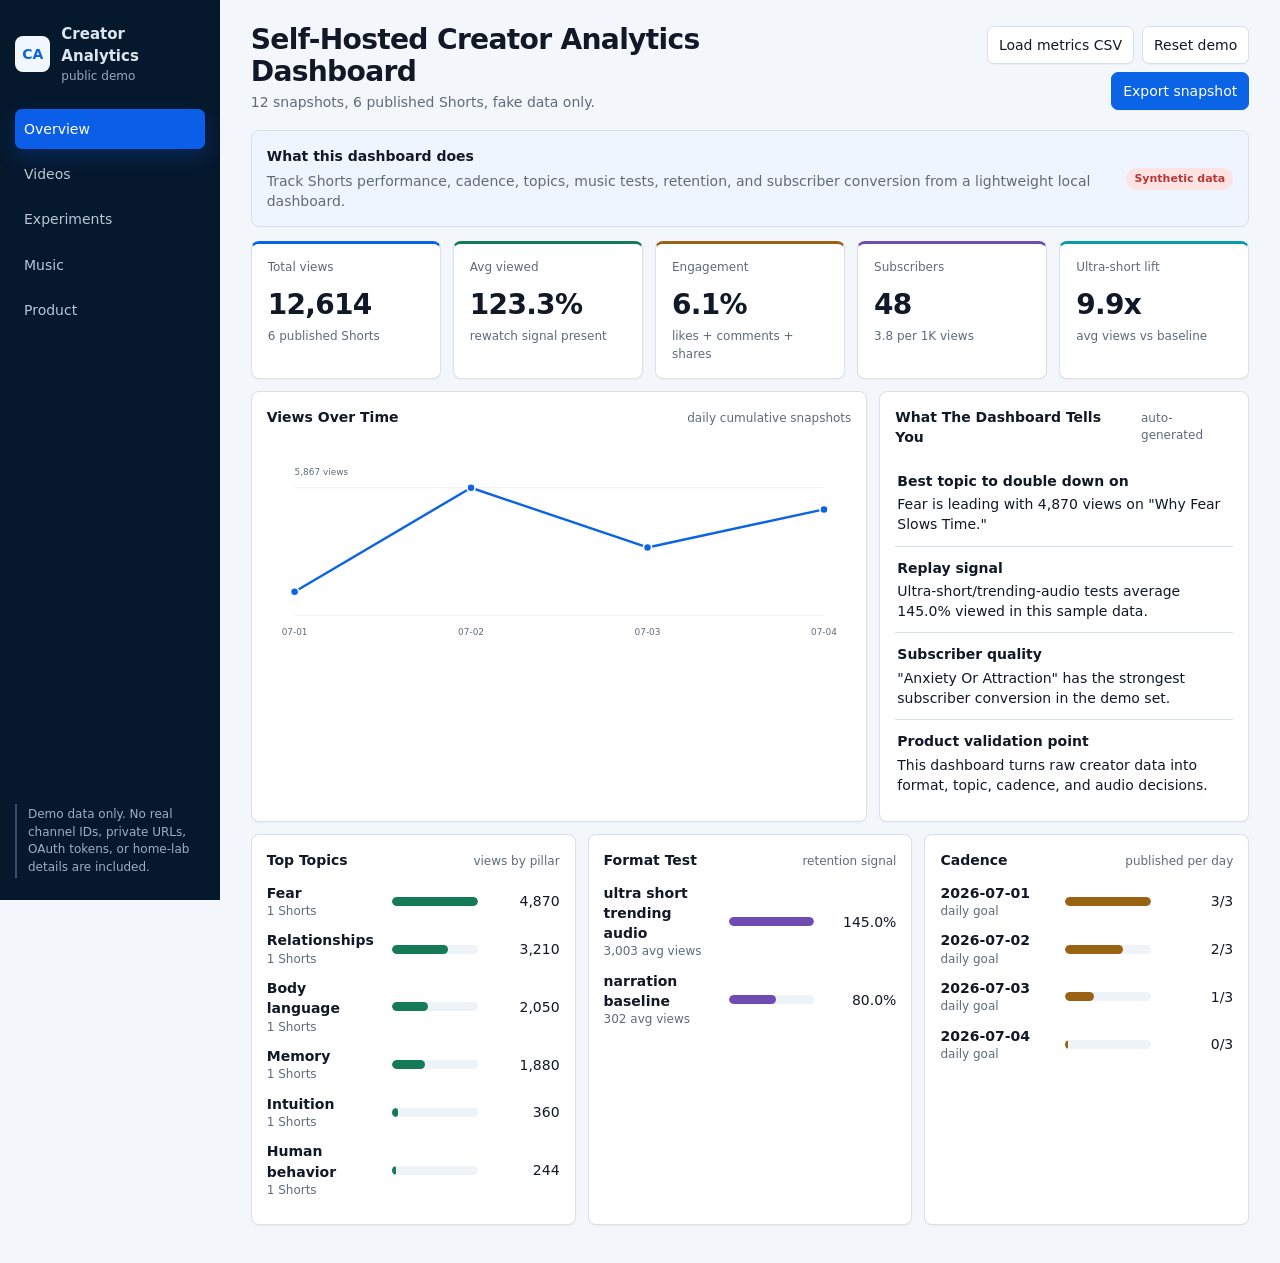
==== dashboard/index.html @ cf2e3e72 "Reposition public project as demo" ====
<!doctype html>
<html lang="en">
<head>
  <meta charset="utf-8">
  <meta name="viewport" content="width=device-width, initial-scale=1">
  <title>Creator Analytics Dashboard</title>
  <style>
    :root {
      color-scheme: light;
      --bg: #f3f6fa;
      --ink: #111827;
      --muted: #5f6b7a;
      --panel: #ffffff;
      --panel-2: #eef3f8;
      --line: #d8e0ea;
      --nav: #06182c;
      --nav-2: #0b5ee8;
      --blue: #0b63e5;
      --blue-soft: #dbeafe;
      --green: #147a58;
      --green-soft: #ddf5eb;
      --amber: #9a6314;
      --amber-soft: #fff0d2;
      --red: #b33939;
      --red-soft: #ffe3e3;
      --violet: #6f4bb2;
      --shadow: 0 1px 2px rgba(17, 24, 39, .04);
      --radius: 8px;
    }
    * { box-sizing: border-box; }
    body {
      margin: 0;
      background: var(--bg);
      color: var(--ink);
      font: 14px/1.45 Inter, ui-sans-serif, system-ui, -apple-system, BlinkMacSystemFont, "Segoe UI", sans-serif;
      letter-spacing: 0;
    }
    button, input { font: inherit; letter-spacing: 0; }
    .app { display: grid; grid-template-columns: 220px minmax(0, 1fr); min-width: 0; width: 100%; min-height: 100vh; }
    aside {
      background: var(--nav);
      color: #dbe6f2;
      padding: 24px 15px;
      position: sticky;
      top: 0;
      height: 100vh;
      min-width: 0;
    }
    .brand { display: flex; gap: 11px; align-items: center; margin-bottom: 24px; }
    .logo {
      width: 36px;
      height: 36px;
      border-radius: 8px;
      display: grid;
      place-items: center;
      background: #f0f7ff;
      color: var(--blue);
      font-weight: 850;
    }
    .brand strong { display: block; font-size: 15px; }
    .brand span { display: block; color: #98aabc; font-size: 12px; }
    nav { display: grid; gap: 5px; }
    .nav-btn {
      display: flex;
      align-items: center;
      gap: 10px;
      width: 100%;
      border: 0;
      border-radius: 7px;
      padding: 10px 9px;
      background: transparent;
      color: #b9c7d6;
      text-align: left;
      cursor: pointer;
    }
    .nav-btn.active { background: var(--nav-2); color: #fff; box-shadow: 0 8px 20px rgba(11, 94, 232, .24); }
    .side-note {
      position: absolute;
      left: 15px;
      right: 15px;
      bottom: 22px;
      border-left: 2px solid #36506c;
      padding: 2px 0 2px 11px;
      color: #9dafc2;
      font-size: 12px;
    }
    main { min-width: 0; padding: 24px clamp(18px, 2.4vw, 34px) 38px; }
    header { display: flex; justify-content: space-between; gap: 16px; align-items: center; margin-bottom: 18px; }
    h1 { margin: 0; font-size: clamp(24px, 2.2vw, 32px); line-height: 1.12; font-weight: 800; letter-spacing: -.025em; }
    .subtitle { color: var(--muted); margin-top: 5px; }
    .actions { display: flex; gap: 8px; align-items: center; justify-content: flex-end; flex-wrap: wrap; }
    .btn, .file-label {
      border: 1px solid var(--line);
      background: var(--panel);
      min-height: 36px;
      border-radius: 7px;
      padding: 8px 11px;
      display: inline-flex;
      align-items: center;
      gap: 7px;
      color: var(--ink);
      cursor: pointer;
      box-shadow: 0 1px 0 rgba(17, 24, 39, .03);
    }
    .btn.primary { background: var(--blue); border-color: var(--blue); color: #fff; }
    .file-label input { display: none; }
    .grid { display: grid; gap: 12px; }
    .kpis { grid-template-columns: repeat(5, minmax(0, 1fr)); }
    .two { grid-template-columns: minmax(0, 1.25fr) minmax(340px, .75fr); }
    .three { grid-template-columns: repeat(3, minmax(0, 1fr)); }
    .panel {
      background: var(--panel);
      border: 1px solid var(--line);
      border-radius: var(--radius);
      box-shadow: var(--shadow);
      min-width: 0;
    }
    .panel.pad { padding: 15px; }
    .panel-head { display: flex; justify-content: space-between; gap: 10px; align-items: baseline; margin-bottom: 12px; }
    h2 { margin: 0; font-size: 14px; font-weight: 780; }
    .note { color: var(--muted); font-size: 12px; }
    .kpi { padding: 15px 16px; min-height: 108px; border-top: 3px solid var(--metric-color, var(--blue)); }
    .kpi:nth-child(2) { --metric-color: var(--green); }
    .kpi:nth-child(3) { --metric-color: var(--amber); }
    .kpi:nth-child(4) { --metric-color: var(--violet); }
    .kpi:nth-child(5) { --metric-color: #0b9aaa; }
    .kpi-label { color: var(--muted); font-size: 12px; }
    .kpi-value { font-size: 28px; margin-top: 8px; font-weight: 800; letter-spacing: -.025em; font-variant-numeric: tabular-nums; }
    .kpi-sub { margin-top: 3px; color: var(--muted); font-size: 12px; }
    .tabs { display: none; }
    .tabs.active { display: block; }
    table { width: 100%; border-collapse: collapse; font-variant-numeric: tabular-nums; }
    th, td { padding: 10px 11px; border-bottom: 1px solid var(--line); text-align: right; white-space: nowrap; }
    th:first-child, td:first-child, th:nth-child(2), td:nth-child(2) { text-align: left; }
    th { background: #f8fafc; color: var(--muted); font-size: 11px; font-weight: 760; }
    tr:last-child td { border-bottom: 0; }
    .table-wrap { overflow: auto; border-radius: var(--radius); }
    .pill {
      display: inline-flex;
      min-height: 22px;
      align-items: center;
      padding: 3px 8px;
      border-radius: 999px;
      font-size: 11px;
      font-weight: 760;
      background: var(--panel-2);
      color: var(--muted);
    }
    .pill.published { background: var(--green-soft); color: var(--green); }
    .pill.scheduled { background: var(--blue-soft); color: var(--blue); }
    .pill.draft { background: var(--amber-soft); color: var(--amber); }
    .pill.hot { background: var(--red-soft); color: var(--red); }
    .bar-row { display: grid; grid-template-columns: minmax(115px, .75fr) minmax(0, 1.6fr) 72px; gap: 10px; align-items: center; margin: 10px 0; }
    .bar-track { height: 9px; background: var(--panel-2); overflow: hidden; border-radius: 999px; }
    .bar-fill { height: 100%; border-radius: inherit; }
    .mini { color: var(--muted); font-size: 12px; }
    .insights { display: grid; }
    .insight { border-bottom: 1px solid var(--line); padding: 11px 2px; background: transparent; }
    .insight:last-child { border-bottom: 0; }
    .insight strong { display: block; margin-bottom: 3px; }
    .sparkline { width: 100%; height: 225px; }
    .sparkline text { fill: var(--muted); font-size: 11px; }
    .sparkline .grid-line { stroke: #e8eef5; stroke-width: 1; }
    .sparkline .line { fill: none; stroke-width: 3; stroke-linecap: round; stroke-linejoin: round; }
    .sparkline .dot { stroke: #fff; stroke-width: 2; }
    .empty { color: var(--muted); padding: 18px; text-align: center; }
    .repo-callout {
      display: grid;
      grid-template-columns: minmax(0, 1fr) auto;
      gap: 18px;
      align-items: center;
      background: #eef5ff;
      border: 1px solid var(--line);
      border-radius: var(--radius);
      padding: 15px;
      box-shadow: none;
      margin-bottom: 14px;
    }
    .repo-callout p { margin: 4px 0 0; color: var(--muted); }
    code { background: var(--panel-2); padding: 2px 5px; border-radius: 5px; }
    @media (max-width: 1180px) {
      .kpis { grid-template-columns: repeat(3, minmax(0, 1fr)); }
      .three { grid-template-columns: repeat(2, minmax(0, 1fr)); }
    }
    @media (max-width: 860px) {
      .app { grid-template-columns: 1fr; }
      aside { position: sticky; z-index: 10; width: 100%; height: auto; padding: 12px 16px; overflow: hidden; box-shadow: 0 4px 18px rgba(6,24,44,.14); }
      .brand { margin-bottom: 10px; }
      .brand span, .side-note { display: none; }
      nav { display: flex; overflow-x: auto; gap: 6px; padding-bottom: 2px; scrollbar-width: none; }
      .nav-btn { width: auto; flex: 0 0 auto; padding: 8px 12px; }
      .two, .three { grid-template-columns: 1fr; }
      header, .repo-callout { grid-template-columns: 1fr; display: grid; }
      .actions { justify-content: flex-start; }
    }
    @media (max-width: 620px) {
      main { padding: 18px 14px 28px; }
      header { align-items: start; }
      .actions { display: grid; grid-template-columns: 1fr 1fr; width: 100%; }
      .actions > * { min-width: 0; }
      .actions .file-label { grid-column: 1 / -1; }
      .btn, .file-label { justify-content: center; }
      .kpis { display: flex; overflow-x: auto; scroll-snap-type: x mandatory; padding-bottom: 4px; }
      .kpi { flex: 0 0 min(78vw, 260px); scroll-snap-align: start; }
      .repo-callout { padding: 13px; }
      .repo-callout .pill { display: none; }
      .bar-row { grid-template-columns: minmax(100px, .9fr) minmax(70px, 1fr) 58px; gap: 7px; }
      .sparkline { height: 190px; min-width: 520px; }
      #trendChart { overflow-x: auto; }
    }
  </style>
</head>
<body>
  <div class="app">
    <aside>
      <div class="brand">
        <div class="logo">CA</div>
        <div>
          <strong>Creator Analytics</strong>
          <span>public demo</span>
        </div>
      </div>
      <nav>
        <button class="nav-btn active" data-tab="overview">Overview</button>
        <button class="nav-btn" data-tab="videos">Videos</button>
        <button class="nav-btn" data-tab="experiments">Experiments</button>
        <button class="nav-btn" data-tab="music">Music</button>
        <button class="nav-btn" data-tab="roadmap">Product</button>
      </nav>
      <div class="side-note">
        Demo data only. No real channel IDs, private URLs, OAuth tokens, or home-lab details are included.
      </div>
    </aside>

    <main>
      <header>
        <div>
          <h1>Self-Hosted Creator Analytics Dashboard</h1>
          <div class="subtitle" id="subtitle">Demo dashboard using fake Shorts data.</div>
        </div>
        <div class="actions">
          <label class="file-label">
            Load metrics CSV
            <input id="metricsFile" type="file" accept=".csv,text/csv">
          </label>
          <button class="btn" id="resetBtn">Reset demo</button>
          <button class="btn primary" id="exportBtn">Export snapshot</button>
        </div>
      </header>

      <section class="repo-callout">
        <div>
          <strong>What this dashboard does</strong>
          <p>Track Shorts performance, cadence, topics, music tests, retention, and subscriber conversion from a lightweight local dashboard.</p>
        </div>
        <div><span class="pill hot">Synthetic data</span></div>
      </section>

      <section id="overview" class="tabs active">
        <div class="grid kpis" id="kpis"></div>
        <div class="grid two" style="margin-top:12px">
          <div class="panel pad">
            <div class="panel-head"><h2>Views Over Time</h2><span class="note">daily cumulative snapshots</span></div>
            <div id="trendChart"></div>
          </div>
          <div class="panel pad">
            <div class="panel-head"><h2>What The Dashboard Tells You</h2><span class="note">auto-generated</span></div>
            <div class="insights" id="insights"></div>
          </div>
        </div>
        <div class="grid three" style="margin-top:12px">
          <div class="panel pad"><div class="panel-head"><h2>Top Topics</h2><span class="note">views by pillar</span></div><div id="topicBars"></div></div>
          <div class="panel pad"><div class="panel-head"><h2>Format Test</h2><span class="note">retention signal</span></div><div id="formatBars"></div></div>
          <div class="panel pad"><div class="panel-head"><h2>Cadence</h2><span class="note">published per day</span></div><div id="cadenceBars"></div></div>
        </div>
      </section>

      <section id="videos" class="tabs">
        <div class="panel">
          <div class="table-wrap">
            <table>
              <thead>
                <tr>
                  <th>ID</th><th>Title</th><th>Status</th><th>Views</th><th>Likes</th><th>Comments</th><th>Subs</th><th>Avg viewed</th><th>Format</th><th>Track</th>
                </tr>
              </thead>
              <tbody id="videoRows"></tbody>
            </table>
          </div>
        </div>
      </section>

      <section id="experiments" class="tabs">
        <div class="grid two">
          <div class="panel pad">
            <div class="panel-head"><h2>Experiment Score</h2><span class="note">views + retention + conversion</span></div>
            <div id="experimentBars"></div>
          </div>
          <div class="panel pad">
            <div class="panel-head"><h2>Test Hypothesis</h2><span class="note">experiment framework</span></div>
            <div class="insights">
              <div class="insight"><strong>Ultra-short format</strong><span>Compare 6-8 second text-first/trending-audio Shorts against 12-15 second narration-first baselines.</span></div>
              <div class="insight"><strong>Subscriber conversion</strong><span>Track subscribers gained per 1,000 views instead of only celebrating raw views.</span></div>
              <div class="insight"><strong>Decision support</strong><span>The product does not promise virality; it helps creators see which formats deserve more production volume.</span></div>
            </div>
          </div>
        </div>
      </section>

      <section id="music" class="tabs">
        <div class="grid two">
          <div class="panel pad">
            <div class="panel-head"><h2>Track Performance</h2><span class="note">grouped by track name</span></div>
            <div id="musicBars"></div>
          </div>
          <div class="panel pad">
            <div class="panel-head"><h2>Audio Notes</h2><span class="note">privacy boundary</span></div>
            <div class="insights">
              <div class="insight"><strong>Trending audio is user-supplied</strong><span>The dashboard tracks track names and outcomes. It does not scrape or bypass the Shorts mobile sound picker.</span></div>
              <div class="insight"><strong>Voice clarity matters</strong><span>Track whether narration stayed clean, masked, or text-only so the creator can compare audio strategies.</span></div>
            </div>
          </div>
        </div>
      </section>

      <section id="roadmap" class="tabs">
        <div class="grid two">
          <div class="panel pad">
            <div class="panel-head"><h2>Public Demo</h2><span class="note">early preview</span></div>
            <div class="insights">
              <div class="insight"><strong>Static dashboard</strong><span>Open locally, load sample CSVs, and understand the product without API credentials.</span></div>
              <div class="insight"><strong>Fake data only</strong><span>Safe to publish because it contains no private account or network details.</span></div>
              <div class="insight"><strong>Validation CTA</strong><span>Use GitHub stars, issue comments, waitlist clicks, and preorders to decide whether to build the pro pack.</span></div>
            </div>
          </div>
          <div class="panel pad">
            <div class="panel-head"><h2>Possible Pro Pack</h2><span class="note">$19-$49 test</span></div>
            <div class="insights">
              <div class="insight"><strong>API refresher</strong><span>User-owned OAuth setup that writes daily snapshots.</span></div>
              <div class="insight"><strong>Scheduling</strong><span>Windows Scheduled Task, Docker, or Kubernetes deployment examples.</span></div>
              <div class="insight"><strong>Creator workflow</strong><span>Content ledger, upload metadata, music experiment fields, and troubleshooting guide.</span></div>
            </div>
          </div>
        </div>
      </section>
    </main>
  </div>

  <script>
    const ledgerCsv = `id,status,pillar,title,hook,publish_date,platform_url,length_seconds,format_type,music_type,track_name,track_mood,voice_audibility,cta_variant,notes
EX-001,published,Human behavior,Why Silence Feels Loud,Silence feels awkward because your brain expects rhythm.,2026-07-01,https://youtube.com/shorts/EXAMPLE001,14,narration_baseline,none,,baseline,clean,question_first,No-music narration baseline.
EX-002,published,Memory,Why Old Songs Hit Hard,One song can pull a memory back instantly.,2026-07-01,https://youtube.com/shorts/EXAMPLE002,8,ultra_short_trending_audio,trending_youtube_audio,Example Trend 01,nostalgic,clean,follow_daily,Ultra-short trend test.
EX-003,published,Relationships,Anxiety Or Attraction,A racing heart is not always romance.,2026-07-01,https://youtube.com/shorts/EXAMPLE003,7,ultra_short_trending_audio,trending_youtube_audio,Example Trend 02,romantic tension,text_only,weird_facts,Text-first ultra-short.
EX-004,published,Intuition,Your Gut Feeling Is Fast Math,Your brain can notice patterns before you explain them.,2026-07-02,https://youtube.com/shorts/EXAMPLE004,15,narration_baseline,royalty_free,Example Library Track,curious,clean,question_first,Longer narration comparison.
EX-005,published,Body language,Why Eye Contact Feels Intense,Your brain treats eyes as social information.,2026-07-02,https://youtube.com/shorts/EXAMPLE005,8,ultra_short_trending_audio,trending_youtube_audio,Example Trend 01,social tension,clean,follow_daily,Same track as EX-002.
EX-006,published,Fear,Why Fear Slows Time,Fear can make your brain record more detail.,2026-07-03,https://youtube.com/shorts/EXAMPLE006,7,ultra_short_trending_audio,trending_youtube_audio,Example Trend 03,dark pulse,text_only,weird_facts,Fast caption loop test.
EX-007,scheduled,Social behavior,Why Compliments Feel Weird,A compliment can clash with how you see yourself.,2026-07-04,,8,ultra_short_trending_audio,trending_youtube_audio,,warm,clean,follow_daily,Ready for publishing.
EX-008,draft,Memory,Why Smells Unlock Memories,A scent can bring back a place instantly.,,,8,ultra_short_trending_audio,trending_youtube_audio,,nostalgic,clean,question_first,Draft idea.`;

    const defaultMetricsCsv = `snapshot_date,id,days_since_publish,views,likes,comments,subscribers_gained,avg_percent_viewed,average_view_duration_seconds,shares,impressions,ctr_percent,music_type,track_name,track_mood,voice_audibility,notes
2026-07-01,EX-001,0,74,2,0,0,82.0,11.5,0,420,4.3,none,,baseline,clean,Published baseline.
2026-07-02,EX-001,1,244,9,1,0,79.0,11.1,1,980,5.1,none,,baseline,clean,24h baseline.
2026-07-01,EX-002,0,390,19,2,1,126.0,10.1,4,1800,7.2,trending_youtube_audio,Example Trend 01,nostalgic,clean,Ultra-short launched.
2026-07-02,EX-002,1,1880,91,12,7,142.0,11.4,18,7900,9.8,trending_youtube_audio,Example Trend 01,nostalgic,clean,Strong replay signal.
2026-07-01,EX-003,0,620,24,4,2,118.0,8.3,7,2600,8.6,trending_youtube_audio,Example Trend 02,romantic tension,text_only,Text-first short.
2026-07-02,EX-003,1,3210,144,21,13,137.0,9.6,35,14100,11.1,trending_youtube_audio,Example Trend 02,romantic tension,text_only,Best early performer.
2026-07-02,EX-004,0,93,4,0,0,84.0,12.6,0,510,4.8,royalty_free,Example Library Track,curious,clean,Longer narration.
2026-07-03,EX-004,1,360,13,2,1,81.0,12.1,2,1600,5.4,royalty_free,Example Library Track,curious,clean,Steady but slower.
2026-07-02,EX-005,0,440,18,3,1,121.0,9.7,5,2100,7.9,trending_youtube_audio,Example Trend 01,social tension,clean,Same track as EX-002.
2026-07-03,EX-005,1,2050,88,14,8,133.0,10.6,22,8400,10.2,trending_youtube_audio,Example Trend 01,social tension,clean,Track appears repeatable.
2026-07-03,EX-006,0,710,31,5,3,151.0,10.6,9,3000,9.6,trending_youtube_audio,Example Trend 03,dark pulse,text_only,Fast loop test.
2026-07-04,EX-006,1,4870,212,31,19,168.0,11.8,57,19800,12.7,trending_youtube_audio,Example Trend 03,dark pulse,text_only,High replay and conversion.`;

    let metricsCsv = defaultMetricsCsv;

    function parseCsv(text) {
      const rows = [];
      let row = [], value = '', quote = false;
      for (let i = 0; i < text.length; i++) {
        const c = text[i], n = text[i + 1];
        if (c === '"' && quote && n === '"') { value += '"'; i++; continue; }
        if (c === '"') { quote = !quote; continue; }
        if (c === ',' && !quote) { row.push(value); value = ''; continue; }
        if ((c === '\n' || c === '\r') && !quote) {
          if (c === '\r' && n === '\n') i++;
          row.push(value); value = '';
          if (row.some(cell => cell.trim())) rows.push(row);
          row = [];
          continue;
        }
        value += c;
      }
      row.push(value);
      if (row.some(cell => cell.trim())) rows.push(row);
      const headers = rows.shift().map(h => h.trim());
      return rows.map(r => Object.fromEntries(headers.map((h, i) => [h, (r[i] || '').trim()])));
    }

    function num(value) { return Number(value || 0) || 0; }
    function fmt(value) { return Math.round(value).toLocaleString(); }
    function pct(value) { return `${Number(value || 0).toFixed(1)}%`; }
    function esc(value) {
      return String(value ?? '').replace(/[&<>"']/g, ch => ({'&':'&amp;','<':'&lt;','>':'&gt;','"':'&quot;',"'":'&#39;'}[ch]));
    }

    function latestById(metrics) {
      const map = new Map();
      metrics.forEach(row => {
        const existing = map.get(row.id);
        if (!existing || row.snapshot_date > existing.snapshot_date || num(row.days_since_publish) > num(existing.days_since_publish)) {
          map.set(row.id, row);
        }
      });
      return map;
    }

    function model() {
      const ledger = parseCsv(ledgerCsv);
      const metrics = parseCsv(metricsCsv);
      const latest = latestById(metrics);
      const videos = ledger.map(video => {
        const snap = latest.get(video.id) || {};
        return {
          ...video,
          views: num(snap.views),
          likes: num(snap.likes),
          comments: num(snap.comments),
          subs: num(snap.subscribers_gained),
          retention: num(snap.avg_percent_viewed),
          duration: num(snap.average_view_duration_seconds),
          shares: num(snap.shares),
          track_name: snap.track_name || video.track_name,
          music_type: snap.music_type || video.music_type,
          track_mood: snap.track_mood || video.track_mood,
          voice_audibility: snap.voice_audibility || video.voice_audibility
        };
      });
      return { ledger, metrics, videos };
    }

    function groupBy(items, keyFn, valueFn) {
      const map = new Map();
      items.forEach(item => {
        const key = keyFn(item) || 'unknown';
        if (!map.has(key)) map.set(key, []);
        map.get(key).push(valueFn ? valueFn(item) : item);
      });
      return map;
    }

    function renderKpis(videos) {
      const published = videos.filter(v => v.status === 'published');
      const totalViews = published.reduce((sum, v) => sum + v.views, 0);
      const totalSubs = published.reduce((sum, v) => sum + v.subs, 0);
      const totalEngagement = published.reduce((sum, v) => sum + v.likes + v.comments + v.shares, 0);
      const avgRetention = published.length ? published.reduce((sum, v) => sum + v.retention, 0) / published.length : 0;
      const ultra = published.filter(v => v.format_type === 'ultra_short_trending_audio');
      const baseline = published.filter(v => v.format_type === 'narration_baseline');
      const ultraViews = ultra.reduce((sum, v) => sum + v.views, 0);
      const baselineViews = baseline.reduce((sum, v) => sum + v.views, 0);
      const cards = [
        ['Total views', fmt(totalViews), `${published.length} published Shorts`],
        ['Avg viewed', pct(avgRetention), avgRetention > 100 ? 'rewatch signal present' : 'completion signal'],
        ['Engagement', pct(totalViews ? totalEngagement / totalViews * 100 : 0), 'likes + comments + shares'],
        ['Subscribers', fmt(totalSubs), `${(totalViews ? totalSubs / totalViews * 1000 : 0).toFixed(1)} per 1K views`],
        ['Ultra-short lift', `${baselineViews ? (ultraViews / ultra.length / (baselineViews / baseline.length)).toFixed(1) : 'n/a'}x`, 'avg views vs baseline']
      ];
      document.getElementById('kpis').innerHTML = cards.map(([label, value, sub]) => `
        <div class="panel kpi">
          <div class="kpi-label">${esc(label)}</div>
          <div class="kpi-value">${esc(value)}</div>
          <div class="kpi-sub">${esc(sub)}</div>
        </div>
      `).join('');
    }

    function renderBars(id, rows, color) {
      const max = Math.max(1, ...rows.map(r => r.value));
      document.getElementById(id).innerHTML = rows.length ? rows.map(r => `
        <div class="bar-row">
          <div><strong>${esc(r.label)}</strong><div class="mini">${esc(r.sub || '')}</div></div>
          <div class="bar-track"><div class="bar-fill" style="width:${Math.max(3, r.value / max * 100)}%;background:${color || r.color || 'var(--blue)'}"></div></div>
          <div style="text-align:right">${esc(r.display || fmt(r.value))}</div>
        </div>
      `).join('') : '<div class="empty">No rows yet</div>';
    }

    function renderTopicBars(videos) {
      const rows = [...groupBy(videos.filter(v => v.status === 'published'), v => v.pillar).entries()]
        .map(([pillar, group]) => ({ label: pillar, value: group.reduce((sum, v) => sum + v.views, 0), sub: `${group.length} Shorts` }))
        .sort((a, b) => b.value - a.value);
      renderBars('topicBars', rows, 'var(--green)');
    }

    function renderFormatBars(videos) {
      const rows = [...groupBy(videos.filter(v => v.status === 'published'), v => v.format_type).entries()]
        .map(([format, group]) => {
          const avgViews = group.reduce((sum, v) => sum + v.views, 0) / group.length;
          const avgRet = group.reduce((sum, v) => sum + v.retention, 0) / group.length;
          return { label: format.replaceAll('_', ' '), value: avgRet, display: pct(avgRet), sub: `${fmt(avgViews)} avg views` };
        })
        .sort((a, b) => b.value - a.value);
      renderBars('formatBars', rows, 'var(--violet)');
      renderBars('experimentBars', rows.map(r => ({...r, value: r.value * 10 + Number(r.sub.split(' ')[0].replace(/,/g, '')) / 10})), 'var(--violet)');
    }

    function renderCadence(videos) {
      const rows = [...groupBy(videos.filter(v => v.publish_date), v => v.publish_date).entries()]
        .map(([date, group]) => ({ label: date, value: group.filter(v => v.status === 'published').length, display: `${group.filter(v => v.status === 'published').length}/3`, sub: 'daily goal' }))
        .sort((a, b) => a.label.localeCompare(b.label));
      renderBars('cadenceBars', rows, 'var(--amber)');
    }

    function renderMusic(videos) {
      const rows = [...groupBy(videos.filter(v => v.status === 'published'), v => v.track_name || v.music_type).entries()]
        .map(([track, group]) => ({
          label: track,
          value: group.reduce((sum, v) => sum + v.views, 0),
          sub: `${group.length} Shorts, ${pct(group.reduce((sum, v) => sum + v.retention, 0) / group.length)} avg viewed`
        }))
        .sort((a, b) => b.value - a.value);
      renderBars('musicBars', rows, 'var(--blue)');
    }

    function renderVideos(videos) {
      document.getElementById('videoRows').innerHTML = videos.map(v => `
        <tr>
          <td>${esc(v.id)}</td>
          <td>${esc(v.title)}</td>
          <td><span class="pill ${esc(v.status)}">${esc(v.status)}</span></td>
          <td>${fmt(v.views)}</td>
          <td>${fmt(v.likes)}</td>
          <td>${fmt(v.comments)}</td>
          <td>${fmt(v.subs)}</td>
          <td>${v.retention ? pct(v.retention) : '-'}</td>
          <td>${esc(v.format_type.replaceAll('_', ' '))}</td>
          <td>${esc(v.track_name || v.music_type || '-')}</td>
        </tr>
      `).join('');
    }

    function renderInsights(videos) {
      const published = videos.filter(v => v.status === 'published');
      const best = [...published].sort((a, b) => b.views - a.views)[0];
      const bestSub = [...published].sort((a, b) => (b.views ? b.subs / b.views : 0) - (a.views ? a.subs / a.views : 0))[0];
      const ultra = published.filter(v => v.format_type === 'ultra_short_trending_audio');
      const ultraRet = ultra.length ? ultra.reduce((sum, v) => sum + v.retention, 0) / ultra.length : 0;
      const items = [
        ['Best topic to double down on', `${best?.pillar || 'n/a'} is leading with ${fmt(best?.views || 0)} views on "${best?.title || 'n/a'}."`],
        ['Replay signal', `Ultra-short/trending-audio tests average ${pct(ultraRet)} viewed in this sample data.`],
        ['Subscriber quality', `"${bestSub?.title || 'n/a'}" has the strongest subscriber conversion in the demo set.`],
        ['Product validation point', 'This dashboard turns raw creator data into format, topic, cadence, and audio decisions.']
      ];
      document.getElementById('insights').innerHTML = items.map(([title, body]) => `
        <div class="insight"><strong>${esc(title)}</strong><span>${esc(body)}</span></div>
      `).join('');
    }

    function renderTrend(metrics) {
      const byDate = [...groupBy(metrics, m => m.snapshot_date).entries()]
        .map(([date, group]) => ({ date, views: group.reduce((sum, r) => sum + num(r.views), 0) }))
        .sort((a, b) => a.date.localeCompare(b.date));
      const width = 720, height = 225, pad = 34;
      const max = Math.max(1, ...byDate.map(d => d.views));
      const points = byDate.map((d, i) => {
        const x = pad + (byDate.length === 1 ? 0 : i * (width - pad * 2) / (byDate.length - 1));
        const y = height - pad - d.views / max * (height - pad * 2);
        return { ...d, x, y };
      });
      const path = points.map((p, i) => `${i ? 'L' : 'M'}${p.x},${p.y}`).join(' ');
      document.getElementById('trendChart').innerHTML = `
        <svg class="sparkline" viewBox="0 0 ${width} ${height}" role="img" aria-label="Views over time chart">
          <line class="grid-line" x1="${pad}" y1="${height-pad}" x2="${width-pad}" y2="${height-pad}"></line>
          <line class="grid-line" x1="${pad}" y1="${pad}" x2="${width-pad}" y2="${pad}"></line>
          <path class="line" d="${path}" stroke="var(--blue)"></path>
          ${points.map(p => `<circle class="dot" cx="${p.x}" cy="${p.y}" r="5" fill="var(--blue)"></circle>`).join('')}
          ${points.map(p => `<text x="${p.x}" y="${height-10}" text-anchor="middle">${esc(p.date.slice(5))}</text>`).join('')}
          <text x="${pad}" y="18">${fmt(max)} views</text>
        </svg>
      `;
    }

    function render() {
      const data = model();
      document.getElementById('subtitle').textContent = `${data.metrics.length} snapshots, ${data.videos.filter(v => v.status === 'published').length} published Shorts, fake data only.`;
      renderKpis(data.videos);
      renderTopicBars(data.videos);
      renderFormatBars(data.videos);
      renderCadence(data.videos);
      renderMusic(data.videos);
      renderVideos(data.videos);
      renderInsights(data.videos);
      renderTrend(data.metrics);
    }

    document.querySelectorAll('.nav-btn').forEach(btn => {
      btn.addEventListener('click', () => {
        document.querySelectorAll('.nav-btn').forEach(b => b.classList.toggle('active', b === btn));
        document.querySelectorAll('.tabs').forEach(tab => tab.classList.toggle('active', tab.id === btn.dataset.tab));
      });
    });

    document.getElementById('metricsFile').addEventListener('change', event => {
      const file = event.target.files[0];
      if (!file) return;
      const reader = new FileReader();
      reader.onload = () => { metricsCsv = String(reader.result || ''); render(); };
      reader.readAsText(file);
    });

    document.getElementById('resetBtn').addEventListener('click', () => { metricsCsv = defaultMetricsCsv; render(); });
    document.getElementById('exportBtn').addEventListener('click', () => {
      const blob = new Blob([metricsCsv], { type: 'text/csv' });
      const url = URL.createObjectURL(blob);
      const link = document.createElement('a');
      link.href = url;
      link.download = 'performance-snapshots.csv';
      link.click();
      URL.revokeObjectURL(url);
    });

    render();
  </script>
</body>
</html>
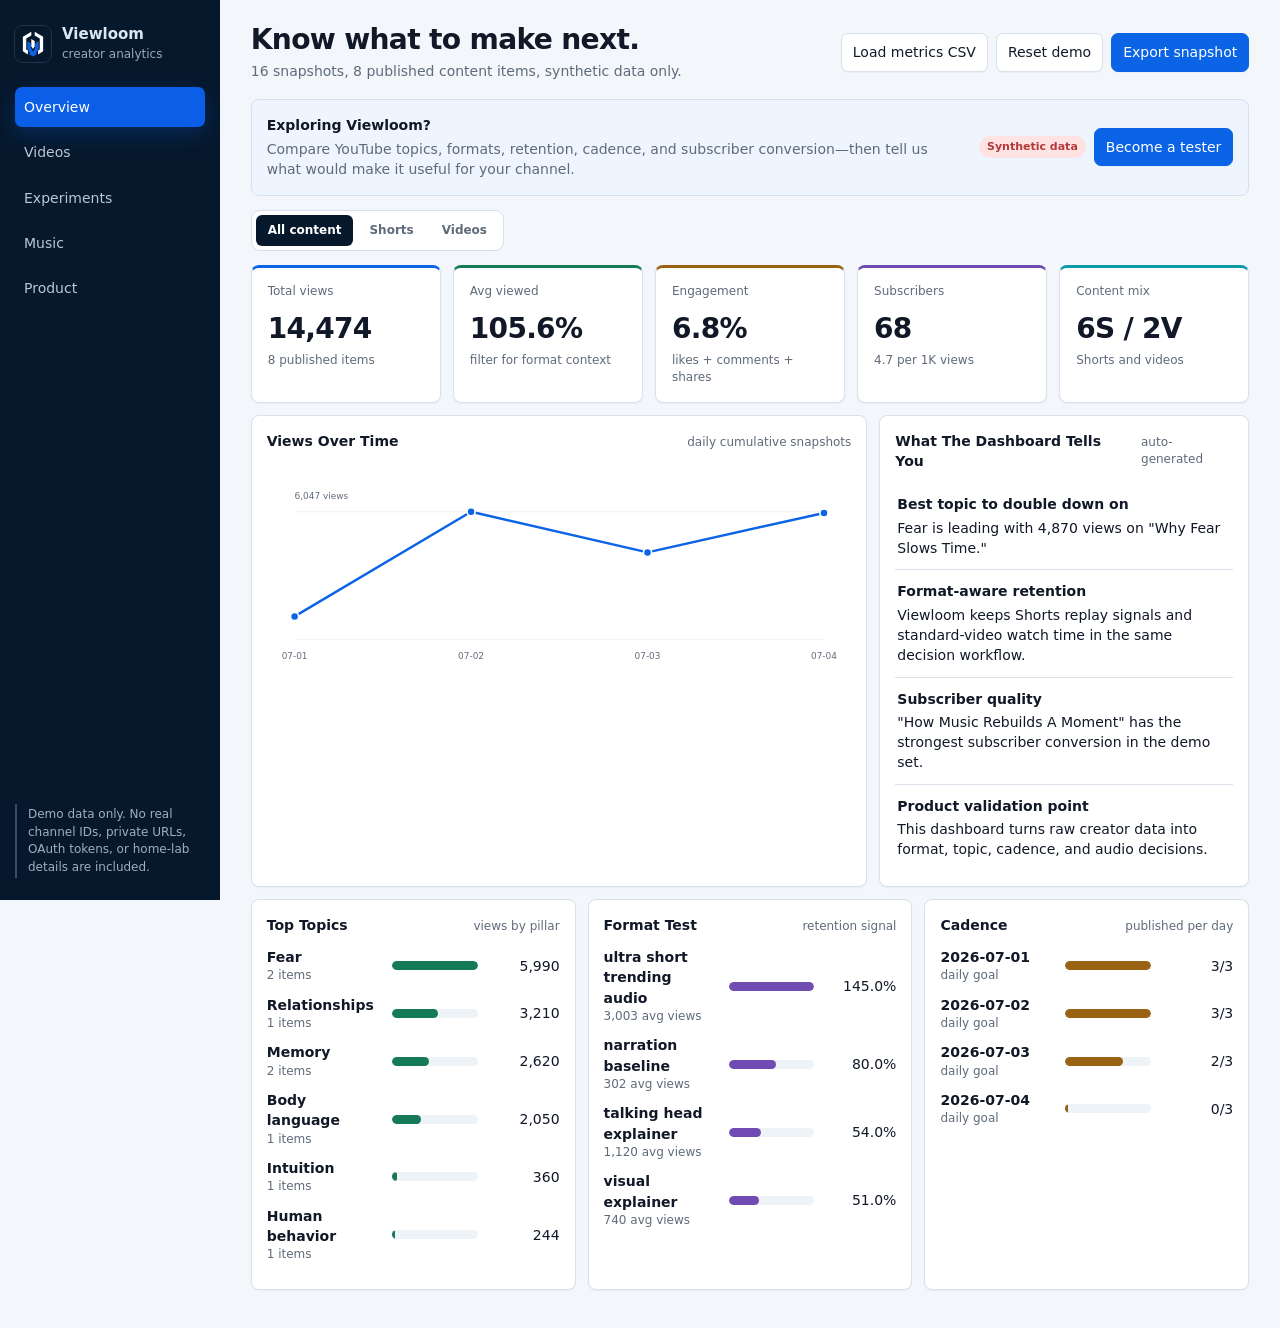
==== commit 438f653a: "Launch Viewloom validation funnel" ====
--- a/dashboard/index.html
+++ b/dashboard/index.html
@@ -3,7 +3,8 @@
 <head>
   <meta charset="utf-8">
   <meta name="viewport" content="width=device-width, initial-scale=1">
-  <title>Creator Analytics Dashboard</title>
+  <title>Viewloom — Creator Analytics</title>
+  <link rel="icon" href="../assets/viewloom-logo.svg" type="image/svg+xml">
   <style>
     :root {
       color-scheme: light;
@@ -50,12 +51,10 @@
     .logo {
       width: 36px;
       height: 36px;
+      display: block;
+      flex: 0 0 auto;
       border-radius: 8px;
-      display: grid;
-      place-items: center;
-      background: #f0f7ff;
-      color: var(--blue);
-      font-weight: 850;
+      box-shadow: 0 0 0 1px rgba(255, 255, 255, .12);
     }
     .brand strong { display: block; font-size: 15px; }
     .brand span { display: block; color: #98aabc; font-size: 12px; }
@@ -103,6 +102,7 @@
       box-shadow: 0 1px 0 rgba(17, 24, 39, .03);
     }
     .btn.primary { background: var(--blue); border-color: var(--blue); color: #fff; }
+    a.btn { text-decoration: none; }
     .file-label input { display: none; }
     .grid { display: grid; gap: 12px; }
     .kpis { grid-template-columns: repeat(5, minmax(0, 1fr)); }
@@ -129,6 +129,9 @@
     .kpi-sub { margin-top: 3px; color: var(--muted); font-size: 12px; }
     .tabs { display: none; }
     .tabs.active { display: block; }
+    .content-filter { display: flex; gap: 4px; width: fit-content; margin: 0 0 14px; padding: 4px; border: 1px solid var(--line); border-radius: 9px; background: var(--panel); }
+    .filter-btn { border: 0; border-radius: 6px; padding: 7px 12px; background: transparent; color: var(--muted); cursor: pointer; font-size: 12px; font-weight: 720; }
+    .filter-btn.active { background: var(--nav); color: #fff; }
     table { width: 100%; border-collapse: collapse; font-variant-numeric: tabular-nums; }
     th, td { padding: 10px 11px; border-bottom: 1px solid var(--line); text-align: right; white-space: nowrap; }
     th:first-child, td:first-child, th:nth-child(2), td:nth-child(2) { text-align: left; }
@@ -177,6 +180,7 @@
       margin-bottom: 14px;
     }
     .repo-callout p { margin: 4px 0 0; color: var(--muted); }
+    .repo-actions { display: flex; gap: 8px; align-items: center; flex-wrap: wrap; justify-content: flex-end; }
     code { background: var(--panel-2); padding: 2px 5px; border-radius: 5px; }
     @media (max-width: 1180px) {
       .kpis { grid-template-columns: repeat(3, minmax(0, 1fr)); }
@@ -192,6 +196,7 @@
       .two, .three { grid-template-columns: 1fr; }
       header, .repo-callout { grid-template-columns: 1fr; display: grid; }
       .actions { justify-content: flex-start; }
+      .repo-actions { justify-content: flex-start; }
     }
     @media (max-width: 620px) {
       main { padding: 18px 14px 28px; }
@@ -204,6 +209,8 @@
       .kpi { flex: 0 0 min(78vw, 260px); scroll-snap-align: start; }
       .repo-callout { padding: 13px; }
       .repo-callout .pill { display: none; }
+      .content-filter { width: 100%; }
+      .filter-btn { flex: 1; }
       .bar-row { grid-template-columns: minmax(100px, .9fr) minmax(70px, 1fr) 58px; gap: 7px; }
       .sparkline { height: 190px; min-width: 520px; }
       #trendChart { overflow-x: auto; }
@@ -214,10 +221,10 @@
   <div class="app">
     <aside>
       <div class="brand">
-        <div class="logo">CA</div>
+        <img class="logo" src="../assets/viewloom-logo.svg" alt="">
         <div>
-          <strong>Creator Analytics</strong>
-          <span>public demo</span>
+          <strong>Viewloom</strong>
+          <span>creator analytics</span>
         </div>
       </div>
       <nav>
@@ -235,8 +242,8 @@
     <main>
       <header>
         <div>
-          <h1>Self-Hosted Creator Analytics Dashboard</h1>
-          <div class="subtitle" id="subtitle">Demo dashboard using fake Shorts data.</div>
+          <h1>Know what to make next.</h1>
+          <div class="subtitle" id="subtitle">Demo dashboard using synthetic YouTube data.</div>
         </div>
         <div class="actions">
           <label class="file-label">
@@ -250,11 +257,20 @@
 
       <section class="repo-callout">
         <div>
-          <strong>What this dashboard does</strong>
-          <p>Track Shorts performance, cadence, topics, music tests, retention, and subscriber conversion from a lightweight local dashboard.</p>
-        </div>
-        <div><span class="pill hot">Synthetic data</span></div>
+          <strong>Exploring Viewloom?</strong>
+          <p>Compare YouTube topics, formats, retention, cadence, and subscriber conversion—then tell us what would make it useful for your channel.</p>
+        </div>
+        <div class="repo-actions">
+          <span class="pill hot">Synthetic data</span>
+          <a class="btn primary" href="https://github.com/sc0528/viewloom/issues/new?template=creator-feedback.yml" target="_blank" rel="noopener noreferrer">Become a tester</a>
+        </div>
       </section>
+
+      <div class="content-filter" role="group" aria-label="Content type">
+        <button class="filter-btn active" data-content-filter="all">All content</button>
+        <button class="filter-btn" data-content-filter="short">Shorts</button>
+        <button class="filter-btn" data-content-filter="video">Videos</button>
+      </div>
 
       <section id="overview" class="tabs active">
         <div class="grid kpis" id="kpis"></div>
@@ -281,7 +297,7 @@
             <table>
               <thead>
                 <tr>
-                  <th>ID</th><th>Title</th><th>Status</th><th>Views</th><th>Likes</th><th>Comments</th><th>Subs</th><th>Avg viewed</th><th>Format</th><th>Track</th>
+                  <th>ID</th><th>Title</th><th>Content</th><th>Status</th><th>Views</th><th>Likes</th><th>Comments</th><th>Subs</th><th>Avg viewed</th><th>Format</th><th>Track</th>
                 </tr>
               </thead>
               <tbody id="videoRows"></tbody>
@@ -299,7 +315,7 @@
           <div class="panel pad">
             <div class="panel-head"><h2>Test Hypothesis</h2><span class="note">experiment framework</span></div>
             <div class="insights">
-              <div class="insight"><strong>Ultra-short format</strong><span>Compare 6-8 second text-first/trending-audio Shorts against 12-15 second narration-first baselines.</span></div>
+              <div class="insight"><strong>Format comparison</strong><span>Compare Shorts and standard videos, then isolate length, presentation, hook, and narration experiments within each format.</span></div>
               <div class="insight"><strong>Subscriber conversion</strong><span>Track subscribers gained per 1,000 views instead of only celebrating raw views.</span></div>
               <div class="insight"><strong>Decision support</strong><span>The product does not promise virality; it helps creators see which formats deserve more production volume.</span></div>
             </div>
@@ -316,7 +332,7 @@
           <div class="panel pad">
             <div class="panel-head"><h2>Audio Notes</h2><span class="note">privacy boundary</span></div>
             <div class="insights">
-              <div class="insight"><strong>Trending audio is user-supplied</strong><span>The dashboard tracks track names and outcomes. It does not scrape or bypass the Shorts mobile sound picker.</span></div>
+              <div class="insight"><strong>Audio metadata is user-supplied</strong><span>Track music, narration, and presentation choices without scraping or bypassing YouTube publishing tools.</span></div>
               <div class="insight"><strong>Voice clarity matters</strong><span>Track whether narration stayed clean, masked, or text-only so the creator can compare audio strategies.</span></div>
             </div>
           </div>
@@ -330,8 +346,9 @@
             <div class="insights">
               <div class="insight"><strong>Static dashboard</strong><span>Open locally, load sample CSVs, and understand the product without API credentials.</span></div>
               <div class="insight"><strong>Fake data only</strong><span>Safe to publish because it contains no private account or network details.</span></div>
-              <div class="insight"><strong>Validation CTA</strong><span>Use GitHub stars, issue comments, waitlist clicks, and preorders to decide whether to build the pro pack.</span></div>
+              <div class="insight"><strong>Your feedback decides what comes next</strong><span>Tell us how you track YouTube performance today and which parts you would pay to automate.</span></div>
             </div>
+            <a class="btn primary" href="https://github.com/sc0528/viewloom/issues/new?template=creator-feedback.yml" target="_blank" rel="noopener noreferrer" style="margin-top:12px">Share creator feedback</a>
           </div>
           <div class="panel pad">
             <div class="panel-head"><h2>Possible Pro Pack</h2><span class="note">$19-$49 test</span></div>
@@ -347,15 +364,18 @@
   </div>
 
   <script>
-    const ledgerCsv = `id,status,pillar,title,hook,publish_date,platform_url,length_seconds,format_type,music_type,track_name,track_mood,voice_audibility,cta_variant,notes
-EX-001,published,Human behavior,Why Silence Feels Loud,Silence feels awkward because your brain expects rhythm.,2026-07-01,https://youtube.com/shorts/EXAMPLE001,14,narration_baseline,none,,baseline,clean,question_first,No-music narration baseline.
-EX-002,published,Memory,Why Old Songs Hit Hard,One song can pull a memory back instantly.,2026-07-01,https://youtube.com/shorts/EXAMPLE002,8,ultra_short_trending_audio,trending_youtube_audio,Example Trend 01,nostalgic,clean,follow_daily,Ultra-short trend test.
-EX-003,published,Relationships,Anxiety Or Attraction,A racing heart is not always romance.,2026-07-01,https://youtube.com/shorts/EXAMPLE003,7,ultra_short_trending_audio,trending_youtube_audio,Example Trend 02,romantic tension,text_only,weird_facts,Text-first ultra-short.
-EX-004,published,Intuition,Your Gut Feeling Is Fast Math,Your brain can notice patterns before you explain them.,2026-07-02,https://youtube.com/shorts/EXAMPLE004,15,narration_baseline,royalty_free,Example Library Track,curious,clean,question_first,Longer narration comparison.
-EX-005,published,Body language,Why Eye Contact Feels Intense,Your brain treats eyes as social information.,2026-07-02,https://youtube.com/shorts/EXAMPLE005,8,ultra_short_trending_audio,trending_youtube_audio,Example Trend 01,social tension,clean,follow_daily,Same track as EX-002.
-EX-006,published,Fear,Why Fear Slows Time,Fear can make your brain record more detail.,2026-07-03,https://youtube.com/shorts/EXAMPLE006,7,ultra_short_trending_audio,trending_youtube_audio,Example Trend 03,dark pulse,text_only,weird_facts,Fast caption loop test.
-EX-007,scheduled,Social behavior,Why Compliments Feel Weird,A compliment can clash with how you see yourself.,2026-07-04,,8,ultra_short_trending_audio,trending_youtube_audio,,warm,clean,follow_daily,Ready for publishing.
-EX-008,draft,Memory,Why Smells Unlock Memories,A scent can bring back a place instantly.,,,8,ultra_short_trending_audio,trending_youtube_audio,,nostalgic,clean,question_first,Draft idea.`;
+    const ledgerCsv = `id,content_type,status,pillar,title,hook,publish_date,platform_url,length_seconds,format_type,music_type,track_name,track_mood,voice_audibility,cta_variant,notes
+EX-001,short,published,Human behavior,Why Silence Feels Loud,Silence feels awkward because your brain expects rhythm.,2026-07-01,https://youtube.com/shorts/EXAMPLE001,14,narration_baseline,none,,baseline,clean,question_first,No-music narration baseline.
+EX-002,short,published,Memory,Why Old Songs Hit Hard,One song can pull a memory back instantly.,2026-07-01,https://youtube.com/shorts/EXAMPLE002,8,ultra_short_trending_audio,trending_youtube_audio,Example Trend 01,nostalgic,clean,follow_daily,Ultra-short trend test.
+EX-003,short,published,Relationships,Anxiety Or Attraction,A racing heart is not always romance.,2026-07-01,https://youtube.com/shorts/EXAMPLE003,7,ultra_short_trending_audio,trending_youtube_audio,Example Trend 02,romantic tension,text_only,weird_facts,Text-first ultra-short.
+EX-004,short,published,Intuition,Your Gut Feeling Is Fast Math,Your brain can notice patterns before you explain them.,2026-07-02,https://youtube.com/shorts/EXAMPLE004,15,narration_baseline,royalty_free,Example Library Track,curious,clean,question_first,Longer narration comparison.
+EX-005,short,published,Body language,Why Eye Contact Feels Intense,Your brain treats eyes as social information.,2026-07-02,https://youtube.com/shorts/EXAMPLE005,8,ultra_short_trending_audio,trending_youtube_audio,Example Trend 01,social tension,clean,follow_daily,Same track as EX-002.
+EX-006,short,published,Fear,Why Fear Slows Time,Fear can make your brain record more detail.,2026-07-03,https://youtube.com/shorts/EXAMPLE006,7,ultra_short_trending_audio,trending_youtube_audio,Example Trend 03,dark pulse,text_only,weird_facts,Fast loop test.
+EX-007,short,scheduled,Social behavior,Why Compliments Feel Weird,A compliment can clash with how you see yourself.,2026-07-04,,8,ultra_short_trending_audio,trending_youtube_audio,,warm,clean,follow_daily,Ready for publishing.
+EX-008,short,draft,Memory,Why Smells Unlock Memories,A scent can bring back a place instantly.,,,8,ultra_short_trending_audio,trending_youtube_audio,,nostalgic,clean,question_first,Draft idea.
+EX-009,video,published,Memory,How Music Rebuilds A Moment,Why can three notes return you to a forgotten room?,2026-07-02,https://youtube.com/watch?v=EXAMPLE009,420,visual_explainer,royalty_free,Example Ambient Bed,reflective,clean,subscribe_end_screen,Seven-minute visual explainer.
+EX-010,video,published,Fear,What Fear Does To Your Sense Of Time,Your internal clock changes when survival takes over.,2026-07-03,https://youtube.com/watch?v=EXAMPLE010,610,talking_head_explainer,none,,focused,clean,related_video,Ten-minute talking-head explainer.
+EX-011,video,draft,Human behavior,The Science Of Awkward Silence,What your brain is calculating when nobody speaks.,,,540,visual_explainer,royalty_free,Example Ambient Bed,curious,clean,subscribe_end_screen,Long-form draft.`;
 
     const defaultMetricsCsv = `snapshot_date,id,days_since_publish,views,likes,comments,subscribers_gained,avg_percent_viewed,average_view_duration_seconds,shares,impressions,ctr_percent,music_type,track_name,track_mood,voice_audibility,notes
 2026-07-01,EX-001,0,74,2,0,0,82.0,11.5,0,420,4.3,none,,baseline,clean,Published baseline.
@@ -369,9 +389,14 @@
 2026-07-02,EX-005,0,440,18,3,1,121.0,9.7,5,2100,7.9,trending_youtube_audio,Example Trend 01,social tension,clean,Same track as EX-002.
 2026-07-03,EX-005,1,2050,88,14,8,133.0,10.6,22,8400,10.2,trending_youtube_audio,Example Trend 01,social tension,clean,Track appears repeatable.
 2026-07-03,EX-006,0,710,31,5,3,151.0,10.6,9,3000,9.6,trending_youtube_audio,Example Trend 03,dark pulse,text_only,Fast loop test.
-2026-07-04,EX-006,1,4870,212,31,19,168.0,11.8,57,19800,12.7,trending_youtube_audio,Example Trend 03,dark pulse,text_only,High replay and conversion.`;
+2026-07-04,EX-006,1,4870,212,31,19,168.0,11.8,57,19800,12.7,trending_youtube_audio,Example Trend 03,dark pulse,text_only,High replay and conversion.
+2026-07-02,EX-009,0,180,14,3,2,46.0,193.2,5,3100,5.8,royalty_free,Example Ambient Bed,reflective,clean,Visual explainer launch.
+2026-07-03,EX-009,1,740,49,9,8,51.0,214.2,18,10100,6.4,royalty_free,Example Ambient Bed,reflective,clean,Strong search discovery.
+2026-07-03,EX-010,0,260,21,5,3,49.0,298.9,7,3900,6.7,none,,focused,clean,Talking-head launch.
+2026-07-04,EX-010,1,1120,83,16,12,54.0,329.4,29,14200,7.9,none,,focused,clean,High watch time and conversion.`;
 
     let metricsCsv = defaultMetricsCsv;
+    let contentFilter = 'all';
 
     function parseCsv(text) {
       const rows = [];
@@ -422,12 +447,14 @@
         const snap = latest.get(video.id) || {};
         return {
           ...video,
+          content_type: video.content_type || (num(video.length_seconds) <= 60 ? 'short' : 'video'),
           views: num(snap.views),
           likes: num(snap.likes),
           comments: num(snap.comments),
           subs: num(snap.subscribers_gained),
           retention: num(snap.avg_percent_viewed),
           duration: num(snap.average_view_duration_seconds),
+          ctr: num(snap.ctr_percent),
           shares: num(snap.shares),
           track_name: snap.track_name || video.track_name,
           music_type: snap.music_type || video.music_type,
@@ -458,12 +485,19 @@
       const baseline = published.filter(v => v.format_type === 'narration_baseline');
       const ultraViews = ultra.reduce((sum, v) => sum + v.views, 0);
       const baselineViews = baseline.reduce((sum, v) => sum + v.views, 0);
+      const shorts = published.filter(v => v.content_type === 'short');
+      const standard = published.filter(v => v.content_type === 'video');
+      const fifth = contentFilter === 'short'
+        ? ['Ultra-short lift', `${baselineViews && ultra.length ? (ultraViews / ultra.length / (baselineViews / baseline.length)).toFixed(1) : 'n/a'}x`, 'avg views vs baseline']
+        : contentFilter === 'video'
+          ? ['Avg CTR', pct(standard.length ? standard.reduce((sum, v) => sum + v.ctr, 0) / standard.length : 0), 'impressions to views']
+          : ['Content mix', `${shorts.length}S / ${standard.length}V`, 'Shorts and videos'];
       const cards = [
-        ['Total views', fmt(totalViews), `${published.length} published Shorts`],
-        ['Avg viewed', pct(avgRetention), avgRetention > 100 ? 'rewatch signal present' : 'completion signal'],
+        ['Total views', fmt(totalViews), `${published.length} published items`],
+        ['Avg viewed', pct(avgRetention), contentFilter === 'all' ? 'filter for format context' : avgRetention > 100 ? 'rewatch signal present' : 'completion signal'],
         ['Engagement', pct(totalViews ? totalEngagement / totalViews * 100 : 0), 'likes + comments + shares'],
         ['Subscribers', fmt(totalSubs), `${(totalViews ? totalSubs / totalViews * 1000 : 0).toFixed(1)} per 1K views`],
-        ['Ultra-short lift', `${baselineViews ? (ultraViews / ultra.length / (baselineViews / baseline.length)).toFixed(1) : 'n/a'}x`, 'avg views vs baseline']
+        fifth
       ];
       document.getElementById('kpis').innerHTML = cards.map(([label, value, sub]) => `
         <div class="panel kpi">
@@ -487,7 +521,7 @@
 
     function renderTopicBars(videos) {
       const rows = [...groupBy(videos.filter(v => v.status === 'published'), v => v.pillar).entries()]
-        .map(([pillar, group]) => ({ label: pillar, value: group.reduce((sum, v) => sum + v.views, 0), sub: `${group.length} Shorts` }))
+        .map(([pillar, group]) => ({ label: pillar, value: group.reduce((sum, v) => sum + v.views, 0), sub: `${group.length} items` }))
         .sort((a, b) => b.value - a.value);
       renderBars('topicBars', rows, 'var(--green)');
     }
@@ -516,7 +550,7 @@
         .map(([track, group]) => ({
           label: track,
           value: group.reduce((sum, v) => sum + v.views, 0),
-          sub: `${group.length} Shorts, ${pct(group.reduce((sum, v) => sum + v.retention, 0) / group.length)} avg viewed`
+          sub: `${group.length} items, ${pct(group.reduce((sum, v) => sum + v.retention, 0) / group.length)} avg viewed`
         }))
         .sort((a, b) => b.value - a.value);
       renderBars('musicBars', rows, 'var(--blue)');
@@ -527,6 +561,7 @@
         <tr>
           <td>${esc(v.id)}</td>
           <td>${esc(v.title)}</td>
+          <td>${esc(v.content_type === 'short' ? 'Short' : 'Video')}</td>
           <td><span class="pill ${esc(v.status)}">${esc(v.status)}</span></td>
           <td>${fmt(v.views)}</td>
           <td>${fmt(v.likes)}</td>
@@ -545,9 +580,15 @@
       const bestSub = [...published].sort((a, b) => (b.views ? b.subs / b.views : 0) - (a.views ? a.subs / a.views : 0))[0];
       const ultra = published.filter(v => v.format_type === 'ultra_short_trending_audio');
       const ultraRet = ultra.length ? ultra.reduce((sum, v) => sum + v.retention, 0) / ultra.length : 0;
+      const avgDuration = published.length ? published.reduce((sum, v) => sum + v.duration, 0) / published.length : 0;
+      const signal = contentFilter === 'short'
+        ? ['Replay signal', `Ultra-short/trending-audio tests average ${pct(ultraRet)} viewed in this sample data.`]
+        : contentFilter === 'video'
+          ? ['Watch-time signal', `Standard videos average ${Math.round(avgDuration / 60)} minutes viewed in this sample data.`]
+          : ['Format-aware retention', 'Viewloom keeps Shorts replay signals and standard-video watch time in the same decision workflow.'];
       const items = [
         ['Best topic to double down on', `${best?.pillar || 'n/a'} is leading with ${fmt(best?.views || 0)} views on "${best?.title || 'n/a'}."`],
-        ['Replay signal', `Ultra-short/trending-audio tests average ${pct(ultraRet)} viewed in this sample data.`],
+        signal,
         ['Subscriber quality', `"${bestSub?.title || 'n/a'}" has the strongest subscriber conversion in the demo set.`],
         ['Product validation point', 'This dashboard turns raw creator data into format, topic, cadence, and audio decisions.']
       ];
@@ -582,21 +623,33 @@
 
     function render() {
       const data = model();
-      document.getElementById('subtitle').textContent = `${data.metrics.length} snapshots, ${data.videos.filter(v => v.status === 'published').length} published Shorts, fake data only.`;
-      renderKpis(data.videos);
-      renderTopicBars(data.videos);
-      renderFormatBars(data.videos);
-      renderCadence(data.videos);
-      renderMusic(data.videos);
-      renderVideos(data.videos);
-      renderInsights(data.videos);
-      renderTrend(data.metrics);
+      const videos = contentFilter === 'all' ? data.videos : data.videos.filter(v => v.content_type === contentFilter);
+      const ids = new Set(videos.map(v => v.id));
+      const metrics = data.metrics.filter(m => ids.has(m.id));
+      const label = contentFilter === 'all' ? 'content items' : contentFilter === 'short' ? 'Shorts' : 'videos';
+      document.getElementById('subtitle').textContent = `${metrics.length} snapshots, ${videos.filter(v => v.status === 'published').length} published ${label}, synthetic data only.`;
+      renderKpis(videos);
+      renderTopicBars(videos);
+      renderFormatBars(videos);
+      renderCadence(videos);
+      renderMusic(videos);
+      renderVideos(videos);
+      renderInsights(videos);
+      renderTrend(metrics);
     }
 
     document.querySelectorAll('.nav-btn').forEach(btn => {
       btn.addEventListener('click', () => {
         document.querySelectorAll('.nav-btn').forEach(b => b.classList.toggle('active', b === btn));
         document.querySelectorAll('.tabs').forEach(tab => tab.classList.toggle('active', tab.id === btn.dataset.tab));
+      });
+    });
+
+    document.querySelectorAll('.filter-btn').forEach(btn => {
+      btn.addEventListener('click', () => {
+        contentFilter = btn.dataset.contentFilter;
+        document.querySelectorAll('.filter-btn').forEach(b => b.classList.toggle('active', b === btn));
+        render();
       });
     });
 
